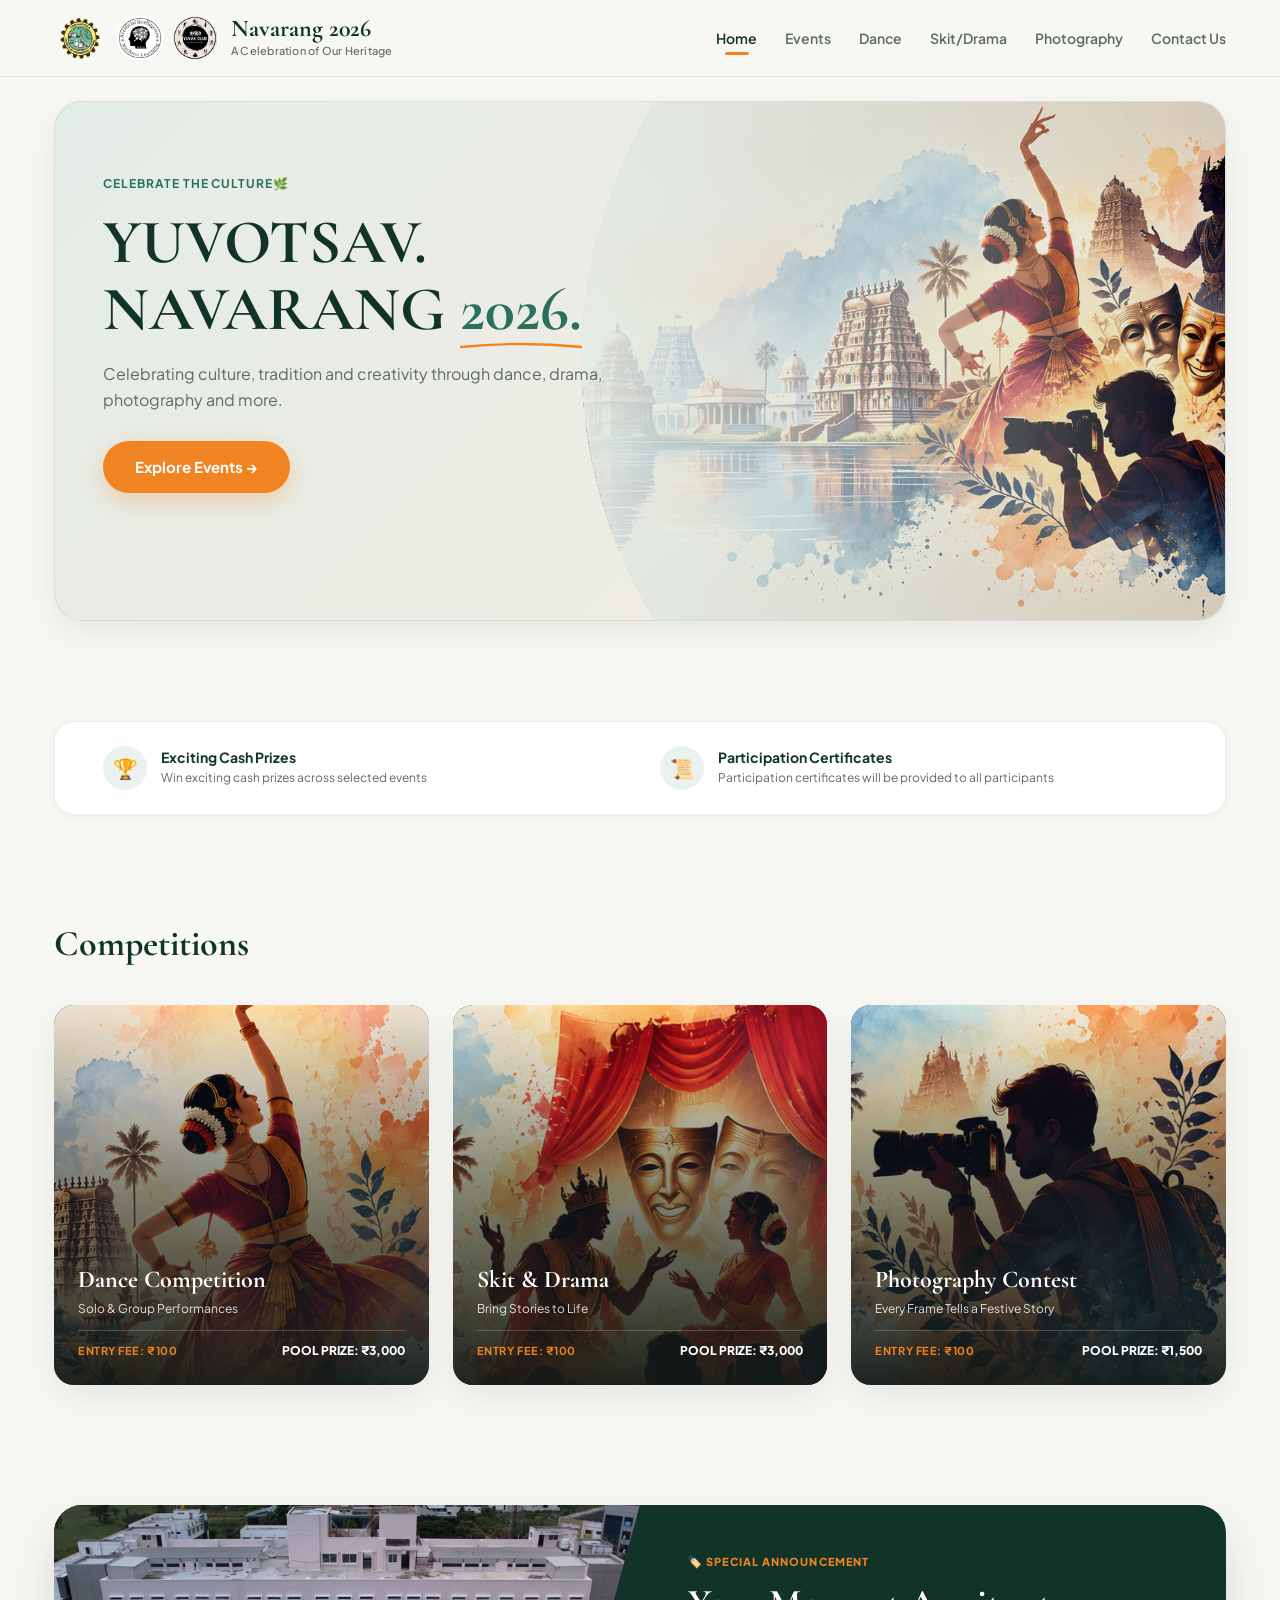
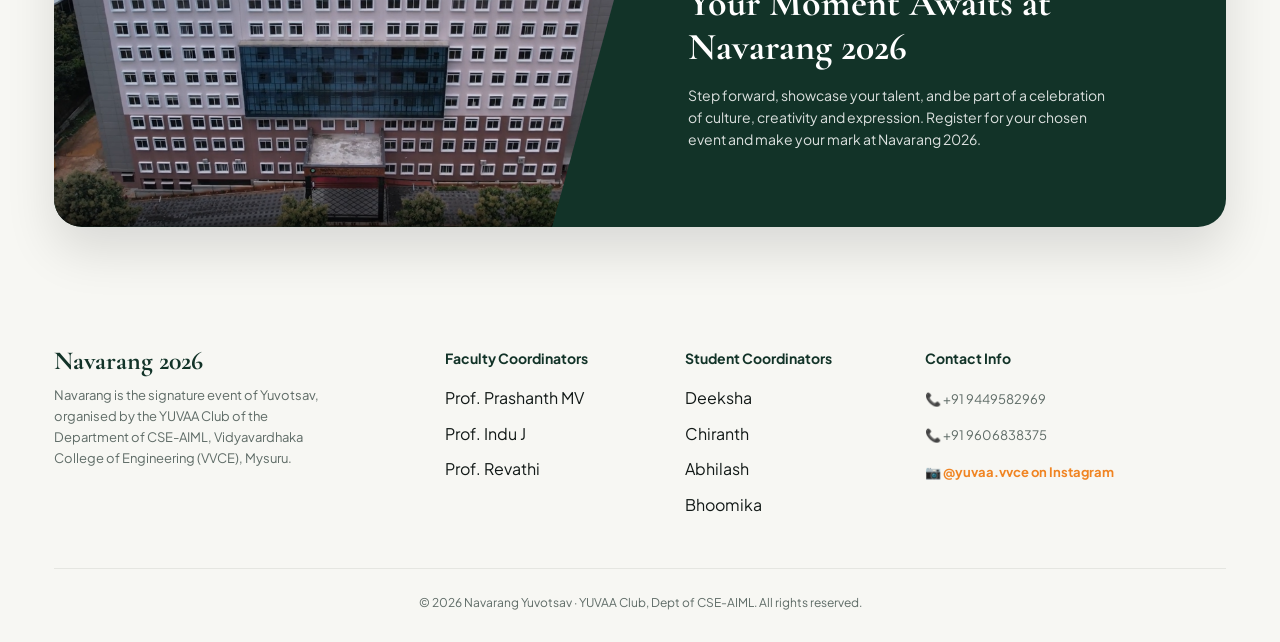
==== index.html @ aecf5d83 "Initial Navarang 2026 website" ====
<!DOCTYPE html>
<html lang="en">
<head>
  <meta charset="utf-8">
  <meta name="viewport" content="width=device-width, initial-scale=1, viewport-fit=cover">
  <title> Yuvotsav | YUVAA Club</title>
  <link rel="stylesheet" href="style.css">
</head>
<body>

  <!-- 1. NAVBAR / HEADER -->
  <header class="site-header">
    <div class="container navbar">
      <div class="brand-logos">
        <a href="index.html" style="display:flex;align-items:center;gap:10px;">
          <img src="assets/logos/college.png" alt="VVCE Logo" class="logo-img" onerror="this.src='https://images.unsplash.com/photo-1541339907198-e08756dedf3f?w=100&auto=format&fit=crop'">
          <img src="assets/logos/dept.png" alt="Dept Logo" class="logo-img" onerror="this.src='https://images.unsplash.com/photo-1516321318423-f06f85e504b3?w=100&auto=format&fit=crop'">
          <img src="assets/logos/club.png" alt="YUVAA Logo" class="logo-img" onerror="this.src='https://images.unsplash.com/photo-1511671782779-c97d3d27a1d4?w=100&auto=format&fit=crop'">
        </a>
        <div class="brand-title">
          <span class="brand-name">Navarang 2026</span>
          <span class="brand-tagline">A Celebration of Our Heritage</span>
        </div>
      </div>

      <nav>
        <ul class="nav-menu">
          <li><a href="index.html" class="nav-link active">Home</a></li>
          <li><a href="#events" class="nav-link">Events</a></li>
          <li><a href="dance.html" class="nav-link">Dance </a></li>
          <li><a href="skit.html" class="nav-link">Skit/Drama</a></li>
          <li><a href="photography.html" class="nav-link">Photography</a></li>
          <li><a href="#about" class="nav-link">Contact Us</a></li>
        </ul>
      </nav>

      
    </div>
  </header>

  <main>
    <!-- 2. HERO SECTION -->
    <section class="hero-wrapper">
      <div class="container">
        <div class="hero-card">
          <div class="hero-bg-media">
            <img src="assets/images/hero.png" alt="Landscape Stage" onerror="this.src='https://images.unsplash.com/photo-1506744038136-46273834b3fb?w=1400&auto=format&fit=crop&q=80'">
            <div class="hero-bg-overlay"></div>
          </div>

          <div class="hero-content">
            <div class="eyebrow-pill">CELEBRATE THE CULTURE🌿 </div>
            <h1 class="hero-title">
              YUVOTSAV.<br>
              NAVARANG <span class="highlight">2026.</span>
            </h1>
            <p class="hero-desc">
Celebrating culture, tradition and creativity through dance, drama, photography and more.            </p>
            <a href="#events" class="btn-primary">
              Explore Events &rarr;
            </a>
          </div>
        </div>

        
      </div>
    </section>

    <!-- 3. VALUE PROPOSITION BAR -->
    <section class="features-bar-section">
      <div class="container">
        <div class="features-bar">
          <div class="feature-col">
            <div class="feature-icon-wrapper">🏆</div>
            <div class="feature-info">
              <h4>Exciting Cash Prizes</h4>
              <p>Win exciting cash prizes across selected events</p>
            </div>
          </div>
          <div class="feature-col">
            <div class="feature-icon-wrapper">📜</div>
            <div class="feature-info">
              <h4>Participation Certificates</h4>
              <p>Participation certificates will be provided to all participants</p>
            </div>
          </div>
        </div>
      </div>
    </section>

    <!-- 4. POPULAR COMPETITIONS GRID -->
    <section class="section-padding" id="events">
      <div class="container">
        <div class="section-header">
          <h2 class="section-title">
            Competitions <span class="leaf"></span>
          </h2>
          
        </div>

        <div class="events-grid">
          <!-- Card 1: Dance -->
          <a href="dance.html" class="event-card">
            <img src="assets/images/dance-card.png" alt="Dance" class="event-card-bg">
            <div class="event-card-overlay"></div>
            <div class="event-card-content">
              <h3 class="event-title">Dance Competition</h3>
              <p class="event-sub">Solo &amp; Group Performances </p>
              <div class="event-meta">
                <span class="event-tag">ENTRY FEE: ₹100</span>
                <span class="event-price">POOL PRIZE: ₹3,000</span>
              </div>
            </div>
          </a>

          <!-- Card 2: Skit -->
          <a href="skit.html" class="event-card">
            <img src="assets/images/skit-card.png" alt="Skit" class="event-card-bg">
            <div class="event-card-overlay"></div>
            <div class="event-card-content">
              <h3 class="event-title">Skit &amp; Drama</h3>
              <p class="event-sub">Bring Stories to Life</p>
              <div class="event-meta">
                <span class="event-tag">ENTRY FEE: ₹100</span>
                <span class="event-price">POOL PRIZE: ₹3,000</span>
              </div>
            </div>
          </a>

          <!-- Card 3: Photography -->
          <a href="photography.html" class="event-card">
            <img src="assets/images/photography-card.png" alt="Photography" class="event-card-bg">
            <div class="event-card-overlay"></div>
            <div class="event-card-content">
              <h3 class="event-title">Photography Contest</h3>
              <p class="event-sub">Every Frame Tells a Festive Story</p>
              <div class="event-meta">
                <span class="event-tag">ENTRY FEE: ₹100</span>
                <span class="event-price">POOL PRIZE: ₹1,500</span>
              </div>
            </div>
          </a>
        </div>

        <!-- Filter Pills Row -->
       
      </div>
    </section>

    

    <!-- 6. SPECIAL ANNOUNCEMENT BANNER -->
    <section class="section-padding">
      <div class="container">
        <div class="offer-banner">
          <div class="offer-media">
            <img src="assets/images/M-block.png" alt="Festival Sunset Stage">
          </div>
          <div class="offer-content">
            <div class="offer-tag">🏷️ SPECIAL ANNOUNCEMENT</div>
            <h3 class="offer-title">Your Moment Awaits at Navarang 2026</h3>
            <p class="offer-desc">
Step forward, showcase your talent, and be part of a celebration of culture, creativity and expression. Register for your chosen event and make your mark at Navarang 2026.            </p>
            
            <img src="https://png.pngtree.com/png-vector/20220611/ourmid/pngtree-orange-flower-illustration-vector-png-image_4988775.png" alt="Flower Dec" class="flower-dec" onerror="this.style.display='none'">
          </div>
        </div>
      </div>
    </section>

    <!-- 7. TRUST / STATS COUNTER ROW -->
   
  </main>

  <!-- 8. FOOTER -->
  <footer class="site-footer">
    <div class="container">
      <div class="footer-grid">
        <div class="footer-brand">
          <span class="brand-name">Navarang 2026</span>
                    <p>
            Navarang is the signature event of Yuvotsav, organised by the YUVAA Club of the Department of CSE-AIML, Vidyavardhaka College of Engineering (VVCE), Mysuru.
          </p>
        </div>
        <div class="footer-col">
          <h5>Faculty Coordinators</h5>
          <ul>
            <li>Prof. Prashanth MV</li>
            <li>Prof. Indu J</li>
            <li>Prof. Revathi</li>
          </ul>
        </div>
        <div class="footer-col">
          <h5>Student Coordinators</h5>
          <ul>
            <li>Deeksha</li>
            <li>Chiranth</li>
            <li>Abhilash</li>
            <li>Bhoomika</li>
          </ul>
        </div>
        <div class="footer-col">
          <h5>Contact Info</h5>
          <ul>
            <li><a href="tel:+919449582969">📞 +91 9449582969</a></li>
            <li><a href="tel:+919606838375">📞 +91 9606838375</a></li>
            <li style="margin-top:12px;"><a href="https://www.instagram.com/yuvaa.vvce?stkn=MWNoYmZlMWhpejh1dA==" target="_blank" rel="noopener" style="color:var(--accent-orange);font-weight:700;">📷 @yuvaa.vvce on Instagram</a></li> 
          </ul> 
        </div> 
      </div> 
      <div class="footer-bottom"> 
        <p>&copy; 2026 Navarang Yuvotsav · YUVAA Club, Dept of CSE-AIML. All rights reserved.</p> 
      </div> 
    </div> 
  </footer> 

</body>
</html>
---- style.css ----
/* ==========================================
   NAVARANG 2026 - YUVOTSAV | YUVAA CLUB
   100% Professional Design System & Stylesheet
   ========================================== */

@import url('https://fonts.googleapis.com/css2?family=Cormorant+Garamond:ital,wght@0,600;0,700;1,600&family=Plus+Jakarta+Sans:wght@400;500;600;700;800&display=swap');

*, *::before, *::after {
  box-sizing: border-box;
  margin: 0;
  padding: 0;
}

:root {
  --bg-main: #f7f7f3;
  --bg-card: #ffffff;
  --bg-secondary: #eee9e0;
  --bg-soft-green: #e9f2ee;
  
  --primary-dark: #123328;
  --primary-dark-hover: #0a2119;
  --accent-orange: #f08422;
  --accent-orange-hover: #d77114;
  --accent-teal: #2b705e;
  
  --text-dark: #121917;
  --text-muted: #5e6b66;
  --text-light: #ffffff;
  
  --border-light: rgba(18, 25, 23, 0.08);
  --border-medium: rgba(18, 25, 23, 0.15);
  
  --shadow-sm: 0 4px 16px rgba(0, 0, 0, 0.04);
  --shadow-md: 0 12px 32px rgba(0, 0, 0, 0.07);
  --shadow-lg: 0 24px 50px rgba(0, 0, 0, 0.12);
  
  --radius-sm: 12px;
  --radius-md: 20px;
  --radius-lg: 28px;
  --radius-pill: 999px;
  
  --font-serif: 'Cormorant Garamond', Georgia, serif;
  --font-sans: 'Plus Jakarta Sans', system-ui, -apple-system, sans-serif;
}

html {
  scroll-behavior: smooth;
  -webkit-text-size-adjust: 100%;
}

body {
  font-family: var(--font-sans);
  background-color: var(--bg-main);
  color: var(--text-dark);
  line-height: 1.6;
  overflow-x: hidden;
  -webkit-font-smoothing: antialiased;
}

a {
  color: inherit;
  text-decoration: none;
  transition: all 0.2s ease;
}

img {
  max-width: 100%;
  height: auto;
  display: block;
}

button, input, select {
  font-family: inherit;
  font-size: inherit;
}

.container {
  max-width: 1220px;
  margin: 0 auto;
  padding: 0 24px;
}

/* ==========================================
   1. NAVBAR / HEADER
   ========================================== */
.site-header {
  position: sticky;
  top: 0;
  z-index: 1000;
  background: rgba(247, 247, 243, 0.92);
  backdrop-filter: blur(14px);
  -webkit-backdrop-filter: blur(14px);
  border-bottom: 1px solid var(--border-light);
  padding: 16px 0;
}

.navbar {
  display: flex;
  align-items: center;
  justify-content: space-between;
  gap: 20px;
}

.brand-logos {
  display: flex;
  align-items: center;
  gap: 14px;
}

.brand-logos .logo-img {
  height: 44px;
  width: auto;
  object-fit: contain;
  transition: transform 0.25s ease;
}

.brand-logos .logo-img:hover {
  transform: scale(1.06);
}

.brand-title {
  display: flex;
  flex-direction: column;
}

.brand-name {
  font-family: var(--font-serif);
  font-size: 24px;
  font-weight: 700;
  color: var(--primary-dark);
  line-height: 1.1;
}

.brand-tagline {
  font-size: 11px;
  color: var(--text-muted);
  font-weight: 500;
  letter-spacing: 0.02em;
}

.nav-menu {
  display: flex;
  align-items: center;
  gap: 28px;
  list-style: none;
}

.nav-link {
  font-weight: 600;
  font-size: 14px;
  color: var(--text-muted);
  position: relative;
  padding: 4px 0;
}

.nav-link:hover, .nav-link.active {
  color: var(--primary-dark);
}

.nav-link.active::after {
  content: "";
  position: absolute;
  bottom: -4px;
  left: 50%;
  transform: translateX(-50%);
  width: 24px;
  height: 3px;
  background-color: var(--accent-orange);
  border-radius: 99px;
}

.header-actions {
  display: flex;
  align-items: center;
  gap: 12px;
}

.icon-btn {
  width: 40px;
  height: 40px;
  border-radius: 50%;
  border: 1px solid var(--border-medium);
  background: var(--bg-card);
  display: flex;
  align-items: center;
  justify-content: center;
  color: var(--primary-dark);
  cursor: pointer;
  transition: all 0.2s ease;
}

.icon-btn:hover {
  background: var(--primary-dark);
  color: #ffffff;
  border-color: var(--primary-dark);
}

.menu-toggle {
  display: none;
}

/* ==========================================
   2. HERO SECTION
   ========================================== */
.hero-wrapper {
  position: relative;
  padding: 24px 0 60px;
}

.hero-card {
  position: relative;
  background: linear-gradient(135deg, #e4ece7 0%, #f4ede2 100%);
  border-radius: var(--radius-lg);
  overflow: hidden;
  padding: 60px 48px 120px;
  border: 1px solid var(--border-light);
  box-shadow: var(--shadow-md);
  display: grid;
  grid-template-columns: 1.1fr 0.9fr;
  align-items: center;
  gap: 40px;
  min-height: 520px;
}

.hero-bg-media {
  position: absolute;
  top: 0;
  right: 0;
  width: 55%;
  height: 100%;
  clip-path: ellipse(85% 100% at 85% 50%);
  z-index: 1;
}

.hero-bg-media img {
  width: 100%;
  height: 100%;
  object-fit: cover;
  filter: brightness(0.9) contrast(1.05);
}

.hero-bg-overlay {
  position: absolute;
  inset: 0;
  background: linear-gradient(90deg, rgba(228,236,231,0.95) 0%, rgba(228,236,231,0.5) 50%, transparent 100%);
}

.hero-content {
  position: relative;
  z-index: 2;
  max-width: 560px;
}

.eyebrow-pill {
  display: inline-flex;
  align-items: center;
  gap: 8px;
  font-size: 12px;
  font-weight: 700;
  letter-spacing: 0.08em;
  text-transform: uppercase;
  color: var(--accent-teal);
  margin-bottom: 16px;
}

.hero-title {
  font-family: var(--font-serif);
  font-size: clamp(40px, 5vw, 62px);
  font-weight: 700;
  line-height: 1.08;
  color: var(--primary-dark);
  margin-bottom: 18px;
}

.hero-title .highlight {
  position: relative;
  display: inline-block;
  color: var(--accent-teal);
}

.hero-title .highlight::after {
  content: "";
  position: absolute;
  bottom: -6px;
  left: 0;
  width: 100%;
  height: 8px;
  background: url("data:image/svg+xml,%3Csvg xmlns='http://www.w3.org/2000/svg' viewBox='0 0 100 20' preserveAspectRatio='none'%3E%3Cpath d='M0 15 Q 50 0, 100 15' stroke='%23f08422' stroke-width='6' fill='none' stroke-linecap='round'/%3E%3C/svg%3E") no-repeat center/contain;
}

.hero-desc {
  font-size: 16px;
  color: var(--text-muted);
  margin-bottom: 28px;
  line-height: 1.6;
}

.btn-primary {
  display: inline-flex;
  align-items: center;
  gap: 10px;
  background: var(--accent-orange);
  color: #ffffff;
  padding: 14px 32px;
  border-radius: var(--radius-pill);
  font-weight: 700;
  font-size: 15px;
  box-shadow: 0 8px 24px rgba(240, 132, 34, 0.3);
  transition: all 0.25s ease;
}

.btn-primary:hover {
  background: var(--accent-orange-hover);
  transform: translateY(-2px);
  box-shadow: 0 12px 28px rgba(240, 132, 34, 0.4);
}

/* --- Floating Event Search Bar Widget --- */
.hero-search-bar {
  position: relative;
  z-index: 10;
  margin-top: -60px;
  background: var(--bg-card);
  border-radius: var(--radius-md);
  padding: 16px 20px;
  box-shadow: var(--shadow-lg);
  border: 1px solid var(--border-light);
  display: grid;
  grid-template-columns: repeat(4, 1fr) auto;
  gap: 16px;
  align-items: center;
}

.search-col {
  display: flex;
  flex-direction: column;
  padding: 0 12px;
  border-right: 1px solid var(--border-light);
}

.search-col:last-of-type {
  border-right: none;
}

.search-label {
  font-size: 11px;
  font-weight: 700;
  text-transform: uppercase;
  letter-spacing: 0.05em;
  color: var(--primary-dark);
  margin-bottom: 4px;
  display: flex;
  align-items: center;
  gap: 6px;
}

.search-select, .search-input {
  border: none;
  background: transparent;
  font-size: 14px;
  font-weight: 600;
  color: var(--text-dark);
  outline: none;
  cursor: pointer;
  padding: 2px 0;
}

.btn-search {
  background: var(--primary-dark);
  color: #ffffff;
  border: none;
  padding: 14px 28px;
  border-radius: var(--radius-pill);
  font-weight: 700;
  font-size: 14px;
  display: flex;
  align-items: center;
  gap: 8px;
  cursor: pointer;
  transition: all 0.2s ease;
}

.btn-search:hover {
  background: var(--primary-dark-hover);
  transform: scale(1.02);
}

/* ==========================================
   3. VALUE PROPOSITION BAR (4 Floating Pills)
   ========================================== */
.features-bar-section {
  padding: 40px 0;
}

.features-bar {
  background: var(--bg-card);
  border-radius: var(--radius-md);
  padding: 24px 48px;
  box-shadow: var(--shadow-sm);
  border: 1px solid var(--border-light);
  display: grid;
  grid-template-columns: repeat(2, 1fr);
  gap: 40px;
  align-items: center;
}

.feature-col {
  display: flex;
  align-items: flex-start;
  gap: 14px;
}

.feature-icon-wrapper {
  width: 44px;
  height: 44px;
  border-radius: 50%;
  background: var(--bg-soft-green);
  color: var(--accent-teal);
  display: flex;
  align-items: center;
  justify-content: center;
  font-size: 20px;
  flex-shrink: 0;
}

.feature-info h4 {
  font-size: 14px;
  font-weight: 700;
  color: var(--primary-dark);
  margin-bottom: 2px;
}

.feature-info p {
  font-size: 12px;
  color: var(--text-muted);
  line-height: 1.4;
}

/* ==========================================
   4. POPULAR COMPETITIONS GRID
   ========================================== */
.section-padding {
  padding: 60px 0;
}

.section-header {
  display: flex;
  align-items: flex-end;
  justify-content: space-between;
  margin-bottom: 32px;
}

.section-title {
  font-family: var(--font-serif);
  font-size: 36px;
  font-weight: 700;
  color: var(--primary-dark);
  display: flex;
  align-items: center;
  gap: 10px;
}

.section-title span.leaf {
  font-size: 24px;
}

.view-all-link {
  font-weight: 700;
  font-size: 14px;
  color: var(--primary-dark);
  display: inline-flex;
  align-items: center;
  gap: 6px;
}

.view-all-link:hover {
  color: var(--accent-orange);
}

.events-grid {
  display: grid;
  grid-template-columns: repeat(3, 1fr);
  gap: 24px;
}

.event-card {
  position: relative;
  border-radius: var(--radius-md);
  overflow: hidden;
  height: 380px;
  box-shadow: var(--shadow-md);
  transition: transform 0.3s cubic-bezier(0.34, 1.56, 0.64, 1), box-shadow 0.3s ease;
  display: flex;
  flex-direction: column;
  justify-content: flex-end;
  padding: 24px;
  background: var(--primary-dark);
}

.event-card:hover {
  transform: translateY(-8px);
  box-shadow: var(--shadow-lg);
}

.event-card-bg {
  position: absolute;
  inset: 0;
  width: 100%;
  height: 100%;
  object-fit: cover;
  transition: transform 0.5s ease, filter 0.3s ease;
}

.event-card:hover .event-card-bg {
  transform: scale(1.08);
  filter: brightness(0.9);
}

.event-card-overlay {
  position: absolute;
  inset: 0;
  background: linear-gradient(180deg, rgba(18, 25, 23, 0) 0%, rgba(18, 25, 23, 0.45) 40%, rgba(18, 25, 23, 0.95) 100%);
  pointer-events: none;
}

.rating-badge {
  position: relative;
  z-index: 2;
  align-self: flex-start;
  background: rgba(18, 25, 23, 0.7);
  backdrop-filter: blur(8px);
  border: 1px solid rgba(255, 255, 255, 0.2);
  color: #ffffff;
  padding: 4px 10px;
  border-radius: var(--radius-pill);
  font-size: 12px;
  font-weight: 700;
  display: flex;
  align-items: center;
  gap: 4px;
}

.rating-badge span.star {
  color: #f59e0b;
}

.event-card-content {
  position: relative;
  z-index: 2;
  color: #ffffff;
}

.event-title {
  font-family: var(--font-serif);
  font-size: 24px;
  font-weight: 700;
  margin-bottom: 4px;
  line-height: 1.2;
}

.event-sub {
  font-size: 12px;
  opacity: 0.85;
  margin-bottom: 12px;
}

.event-meta {
  display: flex;
  align-items: center;
  justify-content: space-between;
  border-top: 1px solid rgba(255, 255, 255, 0.2);
  padding-top: 10px;
}

.event-tag {
  font-size: 11px;
  font-weight: 700;
  letter-spacing: 0.05em;
  text-transform: uppercase;
  color: var(--accent-orange);
}

.event-price {
  font-size: 12px;
  font-weight: 800;
  color: #ffffff;
}

/* Category Filter Pills */
.category-filter-row {
  display: flex;
  align-items: center;
  justify-content: center;
  gap: 14px;
  margin-top: 36px;
  flex-wrap: wrap;
}

.filter-pill {
  display: inline-flex;
  align-items: center;
  gap: 8px;
  padding: 10px 22px;
  border-radius: var(--radius-pill);
  background: var(--bg-card);
  border: 1px solid var(--border-medium);
  font-size: 13px;
  font-weight: 600;
  color: var(--text-dark);
  cursor: pointer;
  transition: all 0.2s ease;
}

.filter-pill:hover, .filter-pill.active {
  background: var(--bg-soft-green);
  border-color: var(--accent-teal);
  color: var(--accent-teal);
}

/* ==========================================
   5. STORIES & GUIDES SECTION
   ========================================== */
.guides-card {
  background: var(--bg-secondary);
  border-radius: var(--radius-lg);
  padding: 40px;
  display: grid;
  grid-template-columns: 0.9fr 1.1fr;
  gap: 36px;
  align-items: center;
  border: 1px solid var(--border-light);
}

.guides-left .eyebrow-pill {
  color: var(--primary-dark);
}

.guides-left h3 {
  font-family: var(--font-serif);
  font-size: 34px;
  font-weight: 700;
  color: var(--primary-dark);
  margin-bottom: 12px;
  line-height: 1.2;
}

.guides-left p {
  font-size: 14px;
  color: var(--text-muted);
  margin-bottom: 24px;
  max-width: 380px;
}

.btn-dark {
  display: inline-flex;
  align-items: center;
  gap: 8px;
  background: var(--primary-dark);
  color: #ffffff;
  padding: 12px 28px;
  border-radius: var(--radius-pill);
  font-weight: 700;
  font-size: 14px;
  transition: all 0.2s ease;
}

.btn-dark:hover {
  background: var(--primary-dark-hover);
  transform: translateY(-2px);
}

.guides-cards-list {
  display: grid;
  grid-template-columns: repeat(2, 1fr);
  gap: 16px;
}

.story-card {
  background: var(--bg-card);
  border-radius: var(--radius-md);
  overflow: hidden;
  box-shadow: var(--shadow-sm);
  border: 1px solid var(--border-light);
  transition: transform 0.25s ease;
}

.story-card:hover {
  transform: translateY(-4px);
}

.story-img {
  height: 130px;
  width: 100%;
  object-fit: cover;
}

.story-body {
  padding: 14px;
}

.story-title {
  font-size: 13.5px;
  font-weight: 700;
  color: var(--primary-dark);
  margin-bottom: 6px;
  line-height: 1.3;
}

.story-time {
  font-size: 11px;
  color: var(--text-muted);
}

/* ==========================================
   6. SPECIAL OFFER BANNER
   ========================================== */
.offer-banner {
  background: var(--primary-dark);
  border-radius: var(--radius-lg);
  overflow: hidden;
  display: grid;
  grid-template-columns: 1fr 1fr;
  color: #ffffff;
  box-shadow: var(--shadow-lg);
  position: relative;
}

.offer-media {
  position: relative;
  min-height: 320px;
}

.offer-media img {
  width: 100%;
  height: 100%;
  object-fit: cover;
  clip-path: polygon(0 0, 100% 0, 85% 100%, 0 100%);
}

.offer-content {
  padding: 48px;
  display: flex;
  flex-direction: column;
  justify-content: center;
  position: relative;
}

.offer-tag {
  font-size: 11px;
  font-weight: 800;
  letter-spacing: 0.1em;
  text-transform: uppercase;
  color: var(--accent-orange);
  margin-bottom: 12px;
  display: flex;
  align-items: center;
  gap: 6px;
}

.offer-title {
  font-family: var(--font-serif);
  font-size: 38px;
  font-weight: 700;
  line-height: 1.15;
  margin-bottom: 14px;
}

.offer-desc {
  font-size: 14px;
  opacity: 0.85;
  margin-bottom: 28px;
  max-width: 420px;
}

.flower-dec {
  position: absolute;
  bottom: 20px;
  right: 20px;
  width: 90px;
  opacity: 0.85;
  pointer-events: none;
}

/* ==========================================
   7. TRUST / STATS COUNTER ROW
   ========================================== */
.stats-row {
  display: flex;
  align-items: center;
  justify-content: space-between;
  padding: 40px 0;
  border-bottom: 1px solid var(--border-light);
  gap: 20px;
}

.stats-grid {
  display: flex;
  align-items: center;
  gap: 40px;
}

.stat-item {
  display: flex;
  align-items: center;
  gap: 12px;
}

.stat-icon {
  font-size: 26px;
  color: var(--accent-teal);
}

.stat-num {
  font-size: 22px;
  font-weight: 800;
  color: var(--primary-dark);
  line-height: 1;
}

.stat-label {
  font-size: 12px;
  color: var(--text-muted);
  font-weight: 500;
}

.social-links {
  display: flex;
  align-items: center;
  gap: 10px;
}

.social-btn {
  width: 36px;
  height: 36px;
  border-radius: 50%;
  background: var(--bg-card);
  border: 1px solid var(--border-medium);
  display: flex;
  align-items: center;
  justify-content: center;
  color: var(--primary-dark);
  font-size: 14px;
  transition: all 0.2s ease;
}

.social-btn:hover {
  background: var(--accent-orange);
  color: #ffffff;
  border-color: var(--accent-orange);
}

/* ==========================================
   8. FOOTER
   ========================================== */
.site-footer {
  padding: 60px 0 30px;
  background: var(--bg-main);
}

.footer-grid {
  display: grid;
  grid-template-columns: 1.4fr 0.8fr 0.8fr 1.2fr;
  gap: 40px;
  margin-bottom: 40px;
}

.footer-brand .brand-name {
  font-size: 26px;
  margin-bottom: 6px;
}

.footer-brand p {
  font-size: 13px;
  color: var(--text-muted);
  line-height: 1.6;
  max-width: 280px;
  margin-top: 10px;
}

.footer-col h5 {
  font-size: 14px;
  font-weight: 700;
  color: var(--primary-dark);
  margin-bottom: 16px;
}

.footer-col ul {
  list-style: none;
}

.footer-col li {
  margin-bottom: 10px;
}

.footer-col a {
  font-size: 13px;
  color: var(--text-muted);
}

.footer-col a:hover {
  color: var(--accent-orange);
}

.newsletter-box p {
  font-size: 13px;
  color: var(--text-muted);
  margin-bottom: 12px;
}

.newsletter-form {
  display: flex;
  gap: 8px;
}

.newsletter-input {
  flex: 1;
  padding: 10px 14px;
  border-radius: var(--radius-pill);
  border: 1px solid var(--border-medium);
  background: var(--bg-card);
  font-size: 13px;
  outline: none;
}

.newsletter-btn {
  background: var(--primary-dark);
  color: #ffffff;
  border: none;
  padding: 10px 20px;
  border-radius: var(--radius-pill);
  font-weight: 700;
  font-size: 13px;
  cursor: pointer;
  transition: background 0.2s ease;
}

.newsletter-btn:hover {
  background: var(--primary-dark-hover);
}

.footer-bottom {
  text-align: center;
  padding-top: 24px;
  border-top: 1px solid var(--border-light);
  font-size: 12px;
  color: var(--text-muted);
}

/* ==========================================
   RESPONSIVE LAYOUT BREAKPOINTS
   ========================================== */

/* Tablet (1024px and below) */
@media (max-width: 1024px) {
  .hero-card {
    grid-template-columns: 1fr;
    padding: 40px 32px 60px;
    min-height: auto;
  }
  .hero-bg-media {
    width: 100%;
    opacity: 0.25;
    clip-path: none;
  }
  .events-grid {
    grid-template-columns: repeat(2, 1fr);
    gap: 20px;
  }
  .features-bar {
    grid-template-columns: repeat(2, 1fr);
    gap: 24px;
    padding: 20px 24px;
  }
  .footer-grid {
    grid-template-columns: repeat(2, 1fr);
    gap: 32px;
  }
}

/* Mobile Devices (768px and below) */
@media (max-width: 768px) {
  .container {
    padding: 0 16px;
  }

  /* Header & Navigation on Mobile */
  .site-header {
    padding: 12px 0;
  }
  .navbar {
    flex-direction: column;
    align-items: flex-start;
    gap: 12px;
  }
  .brand-logos {
    width: 100%;
    justify-content: flex-start;
  }
  .brand-logos .logo-img {
    height: 36px;
  }
  .brand-name {
    font-size: 20px;
  }
  .brand-tagline {
    font-size: 10px;
  }

  /* Scrollable Nav Menu on Mobile */
  .nav-menu {
    display: flex !important;
    gap: 6px;
    width: 100%;
    overflow-x: auto;
    padding-bottom: 4px;
    -webkit-overflow-scrolling: touch;
    scrollbar-width: none;
  }
  .nav-menu::-webkit-scrollbar {
    display: none;
  }
  .nav-link {
    font-size: 12.5px;
    padding: 6px 12px;
    border-radius: 999px;
    background: rgba(18, 25, 23, 0.05);
    white-space: nowrap;
  }
  .nav-link.active {
    background: var(--primary-dark);
    color: #ffffff;
  }
  .nav-link.active::after {
    display: none;
  }

  /* Hero Section on Mobile */
  .hero-wrapper {
    padding: 14px 0 32px;
  }
  .hero-card {
    padding: 24px 18px 40px;
    border-radius: 20px;
  }
  .eyebrow-pill {
    font-size: 10.5px;
    margin-bottom: 10px;
  }
  .hero-title {
    font-size: clamp(28px, 8.5vw, 38px);
    margin-bottom: 12px;
  }
  .hero-desc {
    font-size: 14px;
    margin-bottom: 20px;
  }
  .btn-primary {
    width: 100%;
    justify-content: center;
    padding: 12px 20px;
    font-size: 14px;
  }

  /* Features Bar (2 items) on Mobile */
  .features-bar-section {
    padding: 20px 0;
  }
  .features-bar {
    grid-template-columns: 1fr;
    gap: 16px;
    padding: 18px 16px;
    border-radius: 16px;
  }
  .feature-col {
    gap: 12px;
  }
  .feature-icon-wrapper {
    width: 38px;
    height: 38px;
    font-size: 18px;
  }
  .feature-info h4 {
    font-size: 13.5px;
  }
  .feature-info p {
    font-size: 11.5px;
  }

  /* Section Padding & Headings on Mobile */
  .section-padding {
    padding: 36px 0;
  }
  .section-title {
    font-size: 28px;
  }

  /* Competitions Grid on Mobile */
  .events-grid {
    grid-template-columns: 1fr;
    gap: 18px;
  }
  .event-card {
    height: 340px;
    padding: 18px;
    border-radius: 18px;
  }
  .event-title {
    font-size: 22px;
  }
  .event-sub {
    font-size: 12px;
    margin-bottom: 10px;
  }
  .event-meta {
    padding-top: 8px;
  }
  .event-tag {
    font-size: 10.5px;
  }
  .event-price {
    font-size: 13px;
  }

  /* Special Announcement Banner on Mobile */
  .offer-banner {
    grid-template-columns: 1fr;
    border-radius: 20px;
  }
  .offer-media {
    min-height: 180px;
    max-height: 220px;
  }
  .offer-media img {
    clip-path: none;
  }
  .offer-content {
    padding: 24px 18px;
  }
  .offer-title {
    font-size: 28px;
  }
  .offer-desc {
    font-size: 13px;
    margin-bottom: 20px;
  }

  /* Event Detail Pages on Mobile */
  .guides-card {
    grid-template-columns: 1fr;
    padding: 20px 16px;
    gap: 24px;
    border-radius: 18px;
  }

  /* Footer on Mobile */
  .site-footer {
    padding: 40px 0 24px;
  }
  .footer-grid {
    grid-template-columns: 1fr;
    gap: 24px;
  }
  .footer-brand .brand-name {
    font-size: 22px;
  }
  .footer-brand p {
    font-size: 12.5px;
  }
  .footer-col h5 {
    font-size: 13.5px;
    margin-bottom: 10px;
  }
  .footer-col li {
    font-size: 12.5px;
    margin-bottom: 8px;
  }
}
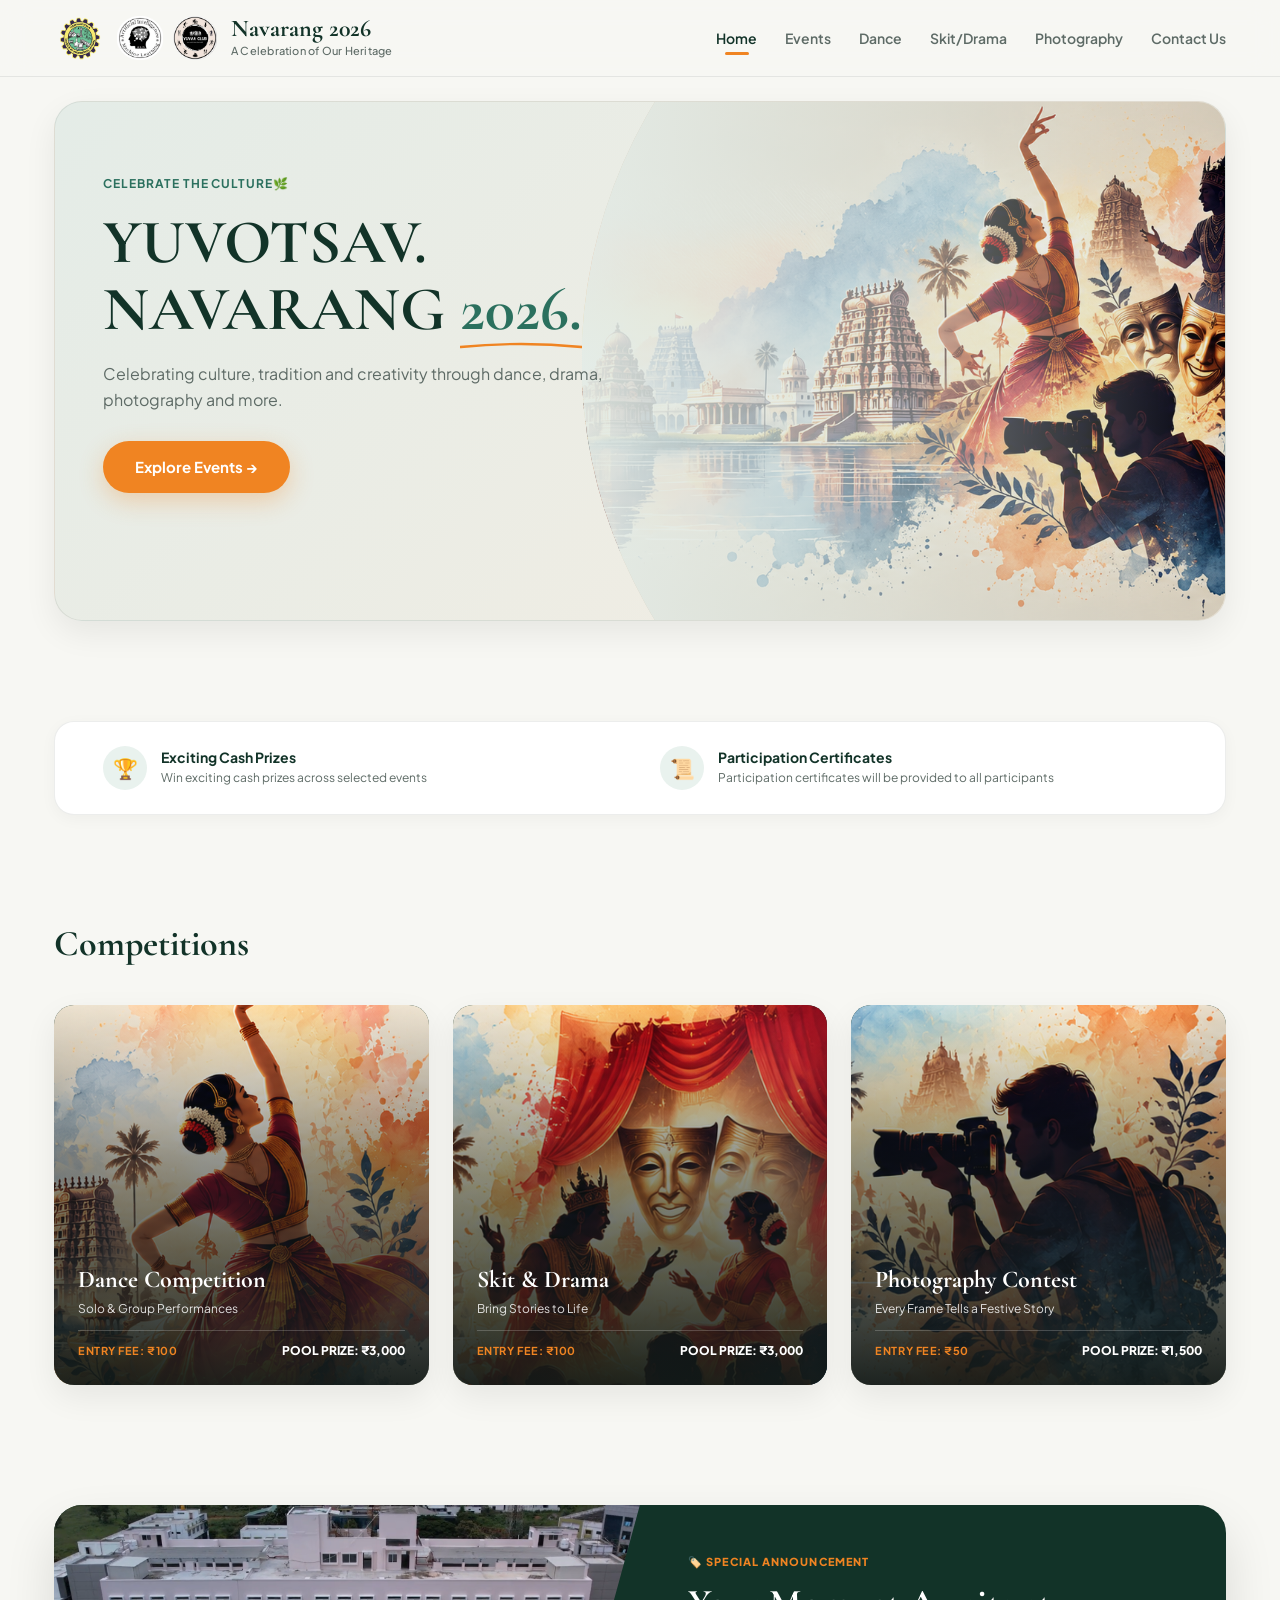
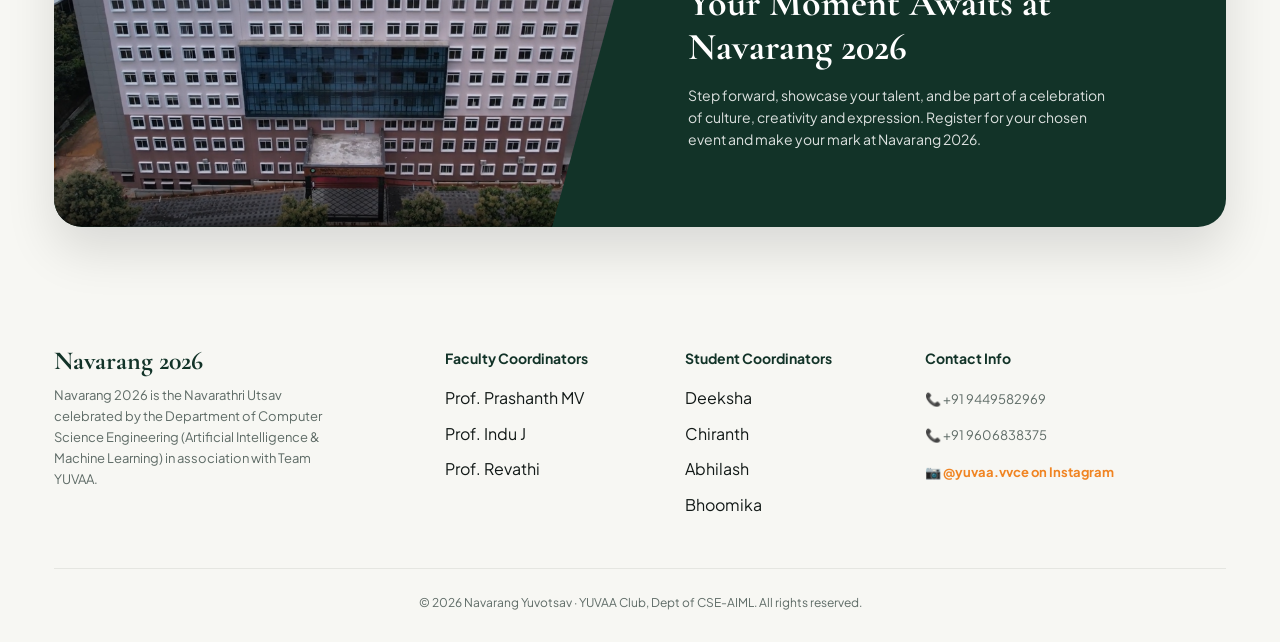
==== commit aaa2e7e5: "Updated Navarang website" ====
--- a/index.html
+++ b/index.html
@@ -30,7 +30,7 @@
           <li><a href="dance.html" class="nav-link">Dance </a></li>
           <li><a href="skit.html" class="nav-link">Skit/Drama</a></li>
           <li><a href="photography.html" class="nav-link">Photography</a></li>
-          <li><a href="#about" class="nav-link">Contact Us</a></li>
+          <li><a href="https://www.instagram.com/yuvaa.vvce?stkn=MWNoYmZlMWhpejh1dA==" class="nav-link">Contact Us</a></li>
         </ul>
       </nav>
 
@@ -135,7 +135,7 @@
               <h3 class="event-title">Photography Contest</h3>
               <p class="event-sub">Every Frame Tells a Festive Story</p>
               <div class="event-meta">
-                <span class="event-tag">ENTRY FEE: ₹100</span>
+                <span class="event-tag">ENTRY FEE: ₹50</span>
                 <span class="event-price">POOL PRIZE: ₹1,500</span>
               </div>
             </div>
@@ -179,7 +179,7 @@
         <div class="footer-brand">
           <span class="brand-name">Navarang 2026</span>
                     <p>
-            Navarang is the signature event of Yuvotsav, organised by the YUVAA Club of the Department of CSE-AIML, Vidyavardhaka College of Engineering (VVCE), Mysuru.
+            Navarang 2026 is the Navarathri Utsav celebrated by the Department of Computer Science Engineering (Artificial Intelligence & Machine Learning) in association with Team YUVAA.
           </p>
         </div>
         <div class="footer-col">
